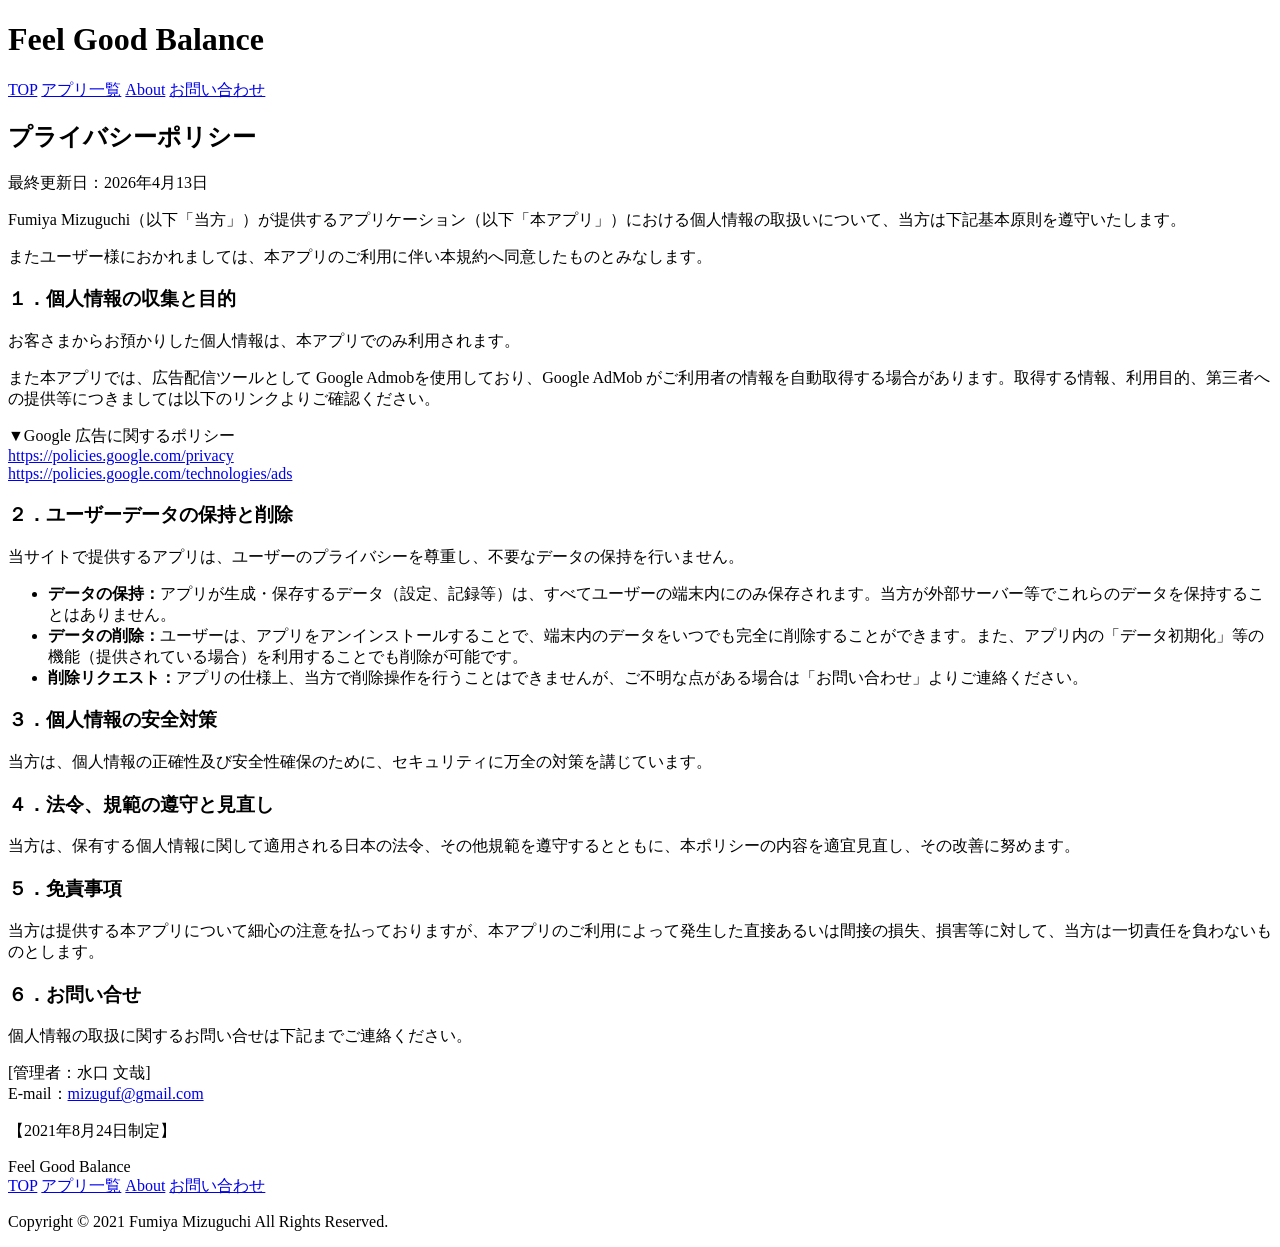
==== privacy-policy/index.html @ ec60ff50 "プライバシーポリシーに既存アプリからアクセスできるようにする" ====
<!DOCTYPE html>
<html lang="ja">
<head>
  <meta charset="UTF-8">
  <meta name="viewport" content="width=device-width, initial-scale=1.0">
  <title>プライバシーポリシー | Feel Good Balance</title>
  <link rel="stylesheet" href="css/style.css">
</head>
<body>

  <header class="site-header">
    <h1 class="site-title">Feel Good Balance</h1>
  </header>

  <nav class="site-nav">
    <a href="index.html">TOP</a>
    <a href="apps.html">アプリ一覧</a>
    <a href="about.html">About</a>
    <a href="contact.html">お問い合わせ</a>
  </nav>

  <main class="content-wrapper">
    <article class="card">
      <div class="card-title-bar">
        <h2>プライバシーポリシー</h2>
      </div>
      <div class="card-body privacy-body">

        <p class="privacy-updated">最終更新日：2026年4月13日</p>

        <p>Fumiya Mizuguchi（以下「当方」）が提供するアプリケーション（以下「本アプリ」）における個人情報の取扱いについて、当方は下記基本原則を遵守いたします。</p>
        <p>またユーザー様におかれましては、本アプリのご利用に伴い本規約へ同意したものとみなします。</p>

        <h3>１．個人情報の収集と目的</h3>
        <p>お客さまからお預かりした個人情報は、本アプリでのみ利用されます。</p>
        <p>また本アプリでは、広告配信ツールとして Google Admobを使用しており、Google AdMob がご利用者の情報を自動取得する場合があります。取得する情報、利用目的、第三者への提供等につきましては以下のリンクよりご確認ください。</p>
        <p>▼Google 広告に関するポリシー<br>
          <a href="https://policies.google.com/privacy" target="_blank" rel="noopener">https://policies.google.com/privacy</a><br>
          <a href="https://policies.google.com/technologies/ads" target="_blank" rel="noopener">https://policies.google.com/technologies/ads</a>
        </p>

        <h3>２．ユーザーデータの保持と削除</h3>
        <p>当サイトで提供するアプリは、ユーザーのプライバシーを尊重し、不要なデータの保持を行いません。</p>
        <ul>
          <li><strong>データの保持：</strong>アプリが生成・保存するデータ（設定、記録等）は、すべてユーザーの端末内にのみ保存されます。当方が外部サーバー等でこれらのデータを保持することはありません。</li>
          <li><strong>データの削除：</strong>ユーザーは、アプリをアンインストールすることで、端末内のデータをいつでも完全に削除することができます。また、アプリ内の「データ初期化」等の機能（提供されている場合）を利用することでも削除が可能です。</li>
          <li><strong>削除リクエスト：</strong>アプリの仕様上、当方で削除操作を行うことはできませんが、ご不明な点がある場合は「お問い合わせ」よりご連絡ください。</li>
        </ul>

        <h3>３．個人情報の安全対策</h3>
        <p>当方は、個人情報の正確性及び安全性確保のために、セキュリティに万全の対策を講じています。</p>

        <h3>４．法令、規範の遵守と見直し</h3>
        <p>当方は、保有する個人情報に関して適用される日本の法令、その他規範を遵守するとともに、本ポリシーの内容を適宜見直し、その改善に努めます。</p>

        <h3>５．免責事項</h3>
        <p>当方は提供する本アプリについて細心の注意を払っておりますが、本アプリのご利用によって発生した直接あるいは間接の損失、損害等に対して、当方は一切責任を負わないものとします。</p>

        <h3>６．お問い合せ</h3>
        <p>個人情報の取扱に関するお問い合せは下記までご連絡ください。</p>
        <p>[管理者：水口 文哉]<br>
        E-mail：<a href="mailto:mizuguf@gmail.com">mizuguf@gmail.com</a></p>

        <p class="privacy-established">【2021年8月24日制定】</p>

      </div>
    </article>
  </main>

  <footer class="site-footer">
    <span class="footer-brand">Feel Good Balance</span>
    <div class="footer-right">
      <nav class="footer-nav">
        <a href="index.html">TOP</a>
        <a href="apps.html">アプリ一覧</a>
        <a href="about.html">About</a>
        <a href="contact.html">お問い合わせ</a>
      </nav>
      <p class="copyright">Copyright © 2021 Fumiya Mizuguchi All Rights Reserved.</p>
    </div>
  </footer>

</body>
</html>
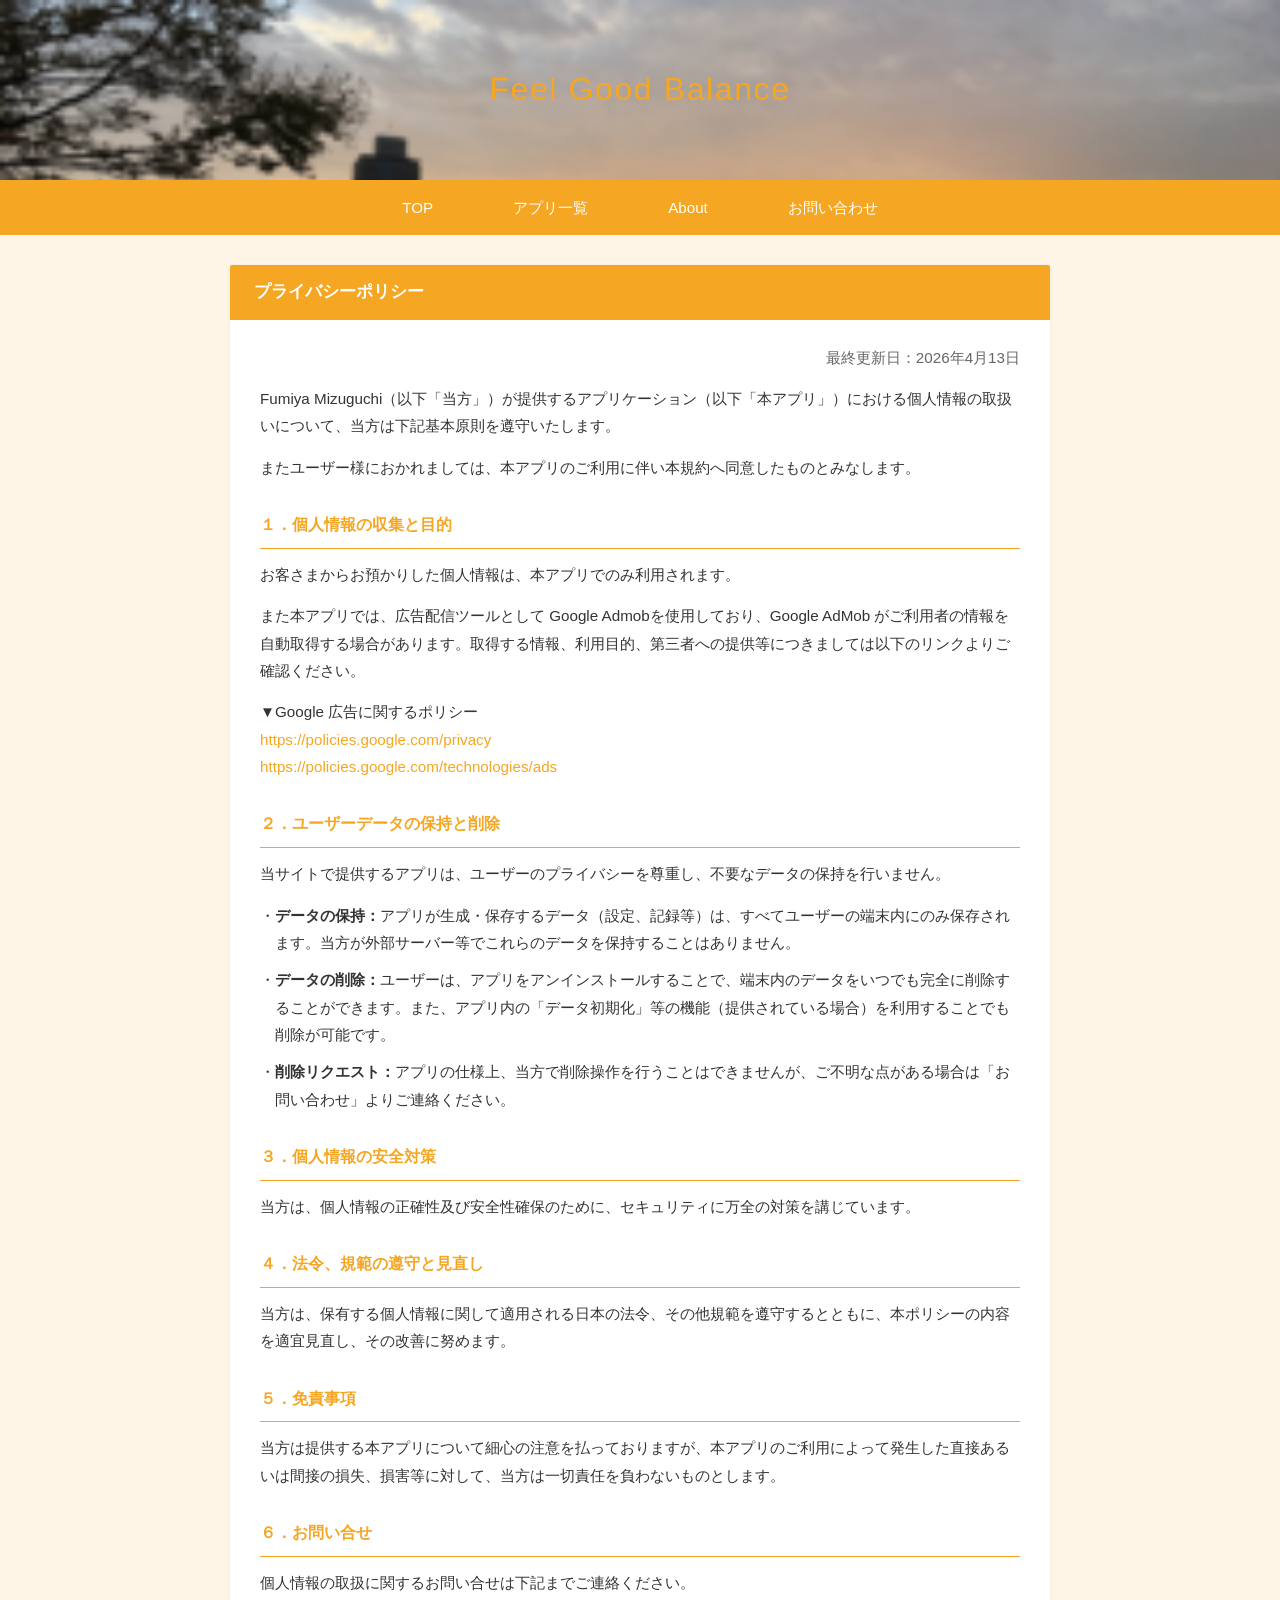
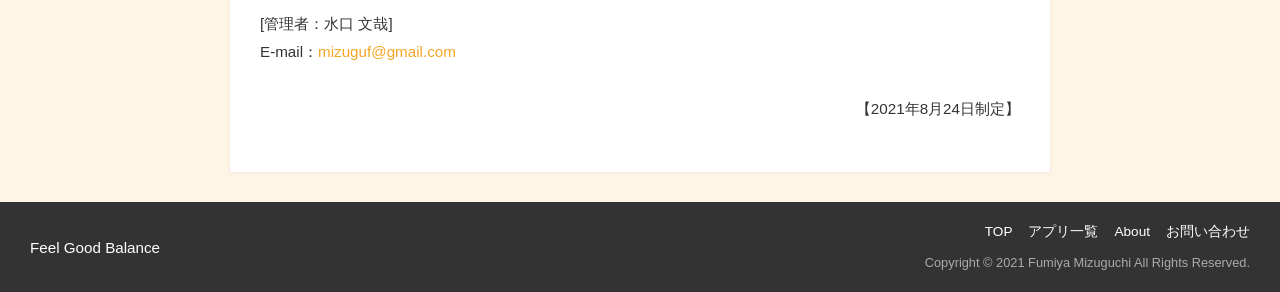
==== commit a4f4b516: "..." ====
--- a/privacy-policy/index.html
+++ b/privacy-policy/index.html
@@ -4,7 +4,7 @@
   <meta charset="UTF-8">
   <meta name="viewport" content="width=device-width, initial-scale=1.0">
   <title>プライバシーポリシー | Feel Good Balance</title>
-  <link rel="stylesheet" href="css/style.css">
+  <link rel="stylesheet" href="../css/style.css">
 </head>
 <body>
 
--- a/css/style.css
+++ b/css/style.css
@@ -0,0 +1,397 @@
+/* ========================================
+   Feel Good Balance - Shared Styles
+   ======================================== */
+
+* {
+  margin: 0;
+  padding: 0;
+  box-sizing: border-box;
+}
+
+body {
+  font-family: -apple-system, BlinkMacSystemFont, 'Hiragino Kaku Gothic ProN',
+               'Noto Sans JP', 'Yu Gothic', sans-serif;
+  background-color: #FFF5E6;
+  color: #333;
+  font-size: 16px;
+  line-height: 1.8;
+}
+
+a {
+  color: #F5A623;
+  text-decoration: none;
+}
+
+a:hover {
+  text-decoration: underline;
+}
+
+/* ========== Header ========== */
+.site-header {
+  background-image: url('../images/header-bg.jpg');
+  background-color: #B06820; /* header-bg.jpg がない場合のフォールバック */
+  background-size: cover;
+  background-position: center top;
+  height: 180px;
+  display: flex;
+  align-items: center;
+  justify-content: center;
+}
+
+.site-title {
+  color: #F5A623;
+  font-size: 2rem;
+  font-weight: normal;
+  letter-spacing: 0.05em;
+}
+
+/* ========== Navigation ========== */
+.site-nav {
+  background-color: #F5A623;
+  display: flex;
+  justify-content: center;
+}
+
+.site-nav a {
+  color: white;
+  text-decoration: none;
+  padding: 14px 40px;
+  display: inline-block;
+  font-size: 0.95rem;
+}
+
+.site-nav a:hover {
+  background-color: rgba(0, 0, 0, 0.1);
+  text-decoration: none;
+}
+
+/* ========== Content wrapper ========== */
+.content-wrapper {
+  max-width: 860px;
+  margin: 30px auto;
+  padding: 0 20px;
+}
+
+/* ========== Card ========== */
+.card {
+  background: white;
+  border-radius: 2px;
+  overflow: hidden;
+  margin-bottom: 30px;
+  box-shadow: 0 1px 4px rgba(0, 0, 0, 0.06);
+}
+
+.card-title-bar {
+  background-color: #F5A623;
+  padding: 12px 24px;
+}
+
+.card-title-bar h2 {
+  color: white;
+  font-size: 1.05rem;
+  font-weight: bold;
+}
+
+.card-body {
+  padding: 24px 30px 36px;
+}
+
+/* ========== Article title (orange + underline) ========== */
+.article-title {
+  color: #F5A623;
+  font-size: 1.05rem;
+  font-weight: bold;
+  border-bottom: 2px solid #F5A623;
+  padding-bottom: 8px;
+  margin-bottom: 24px;
+  margin-top: 10px;
+}
+
+/* ========== Screenshots ========== */
+.screenshot {
+  width: 100%;
+  height: auto;
+  display: block;
+  margin: 20px 0;
+}
+
+/* ========== Store badges ========== */
+.store-badges {
+  display: flex;
+  gap: 8px;
+  margin: 20px 0;
+  flex-wrap: wrap;
+}
+
+.store-badges img {
+  height: 44px;
+  width: auto;
+}
+
+/* ========== Paragraph ========== */
+.card-body p {
+  margin-bottom: 14px;
+}
+
+.text-highlight {
+  background: linear-gradient(transparent 55%, rgba(255, 200, 50, 0.45) 55%);
+}
+
+/* ========== Feature lists ========== */
+.feature-section {
+  margin: 20px 0;
+}
+
+.feature-section h4 {
+  font-size: 0.95rem;
+  font-weight: bold;
+  margin-bottom: 8px;
+  color: #333;
+}
+
+.feature-section ul {
+  list-style: none;
+  padding: 0;
+}
+
+.feature-section ul li {
+  padding-left: 1em;
+  text-indent: -1em;
+  margin-bottom: 6px;
+  font-size: 0.95rem;
+}
+
+.feature-section ul li::before {
+  content: "・";
+}
+
+.note {
+  font-size: 0.85rem;
+  color: #666;
+  margin-top: 20px;
+}
+
+/* ========== App list (apps.html) ========== */
+.app-list-item {
+  display: flex;
+  gap: 24px;
+  padding: 24px 0;
+  border-bottom: 1px solid #F0E0D0;
+}
+
+.app-list-item:last-child {
+  border-bottom: none;
+  padding-bottom: 0;
+}
+
+.app-icon-wrap {
+  flex-shrink: 0;
+}
+
+.app-icon {
+  width: 100px;
+  height: 100px;
+  border-radius: 22px;
+  object-fit: cover;
+  background-color: #F0E0D0; /* 画像がない場合のフォールバック */
+}
+
+.app-info {
+  flex: 1;
+  min-width: 0;
+}
+
+.app-info h3 {
+  color: #F5A623;
+  font-size: 1rem;
+  font-weight: bold;
+  border-bottom: 1px solid #F5A623;
+  padding-bottom: 6px;
+  margin-bottom: 10px;
+}
+
+/* ========== About ========== */
+.about-body p {
+  margin-bottom: 20px;
+}
+
+/* ========== Contact form ========== */
+.form-group {
+  margin-bottom: 20px;
+}
+
+.form-group label {
+  display: block;
+  font-size: 0.95rem;
+  margin-bottom: 6px;
+}
+
+.form-group input[type="text"],
+.form-group input[type="email"],
+.form-group textarea {
+  width: 100%;
+  padding: 8px 12px;
+  border: 1px solid #ccc;
+  border-radius: 3px;
+  font-size: 1rem;
+  font-family: inherit;
+  background-color: white;
+}
+
+.form-group textarea {
+  height: 180px;
+  resize: vertical;
+}
+
+.form-group input:focus,
+.form-group textarea:focus {
+  outline: none;
+  border-color: #F5A623;
+  box-shadow: 0 0 0 2px rgba(245, 166, 35, 0.2);
+}
+
+.submit-btn {
+  width: 100%;
+  padding: 12px;
+  background-color: #f0f0f0;
+  border: 1px solid #ccc;
+  border-radius: 3px;
+  font-size: 1rem;
+  cursor: pointer;
+  font-family: inherit;
+}
+
+.submit-btn:hover {
+  background-color: #e0e0e0;
+}
+
+/* ========== Privacy policy ========== */
+.privacy-body h3 {
+  color: #F5A623;
+  font-size: 1rem;
+  font-weight: bold;
+  border-bottom: 1px solid #F5A623;
+  padding-bottom: 8px;
+  margin: 30px 0 12px;
+}
+
+.privacy-body p {
+  margin-bottom: 14px;
+  font-size: 0.95rem;
+}
+
+.privacy-body ul {
+  list-style: none;
+  padding: 0;
+  margin: 10px 0 14px;
+}
+
+.privacy-body ul li {
+  padding-left: 1em;
+  text-indent: -1em;
+  font-size: 0.95rem;
+  margin-bottom: 10px;
+}
+
+.privacy-body ul li::before {
+  content: "・";
+}
+
+.privacy-body strong {
+  font-weight: bold;
+}
+
+.privacy-updated {
+  text-align: right;
+  color: #666;
+  font-size: 0.85rem;
+  margin-bottom: 20px;
+}
+
+.privacy-established {
+  text-align: right;
+  margin-top: 30px;
+  font-size: 0.9rem;
+}
+
+/* ========== Footer ========== */
+.site-footer {
+  background-color: #333;
+  padding: 18px 30px;
+  display: flex;
+  justify-content: space-between;
+  align-items: center;
+  flex-wrap: wrap;
+  gap: 10px;
+}
+
+.footer-brand {
+  color: white;
+  font-size: 0.95rem;
+}
+
+.footer-right {
+  display: flex;
+  flex-direction: column;
+  align-items: flex-end;
+  gap: 6px;
+}
+
+.footer-nav {
+  display: flex;
+  gap: 16px;
+}
+
+.footer-nav a {
+  color: white;
+  font-size: 0.85rem;
+  text-decoration: none;
+}
+
+.footer-nav a:hover {
+  text-decoration: underline;
+}
+
+.copyright {
+  color: #aaa;
+  font-size: 0.8rem;
+}
+
+/* ========== Responsive ========== */
+@media (max-width: 640px) {
+  .site-header {
+    height: 140px;
+  }
+
+  .site-title {
+    font-size: 1.4rem;
+  }
+
+  .site-nav a {
+    padding: 12px 16px;
+    font-size: 0.85rem;
+  }
+
+  .card-body {
+    padding: 20px;
+  }
+
+  .app-list-item {
+    flex-direction: column;
+    align-items: flex-start;
+  }
+
+  .site-footer {
+    flex-direction: column;
+    text-align: center;
+  }
+
+  .footer-right {
+    align-items: center;
+  }
+
+  .footer-nav {
+    flex-wrap: wrap;
+    justify-content: center;
+  }
+}
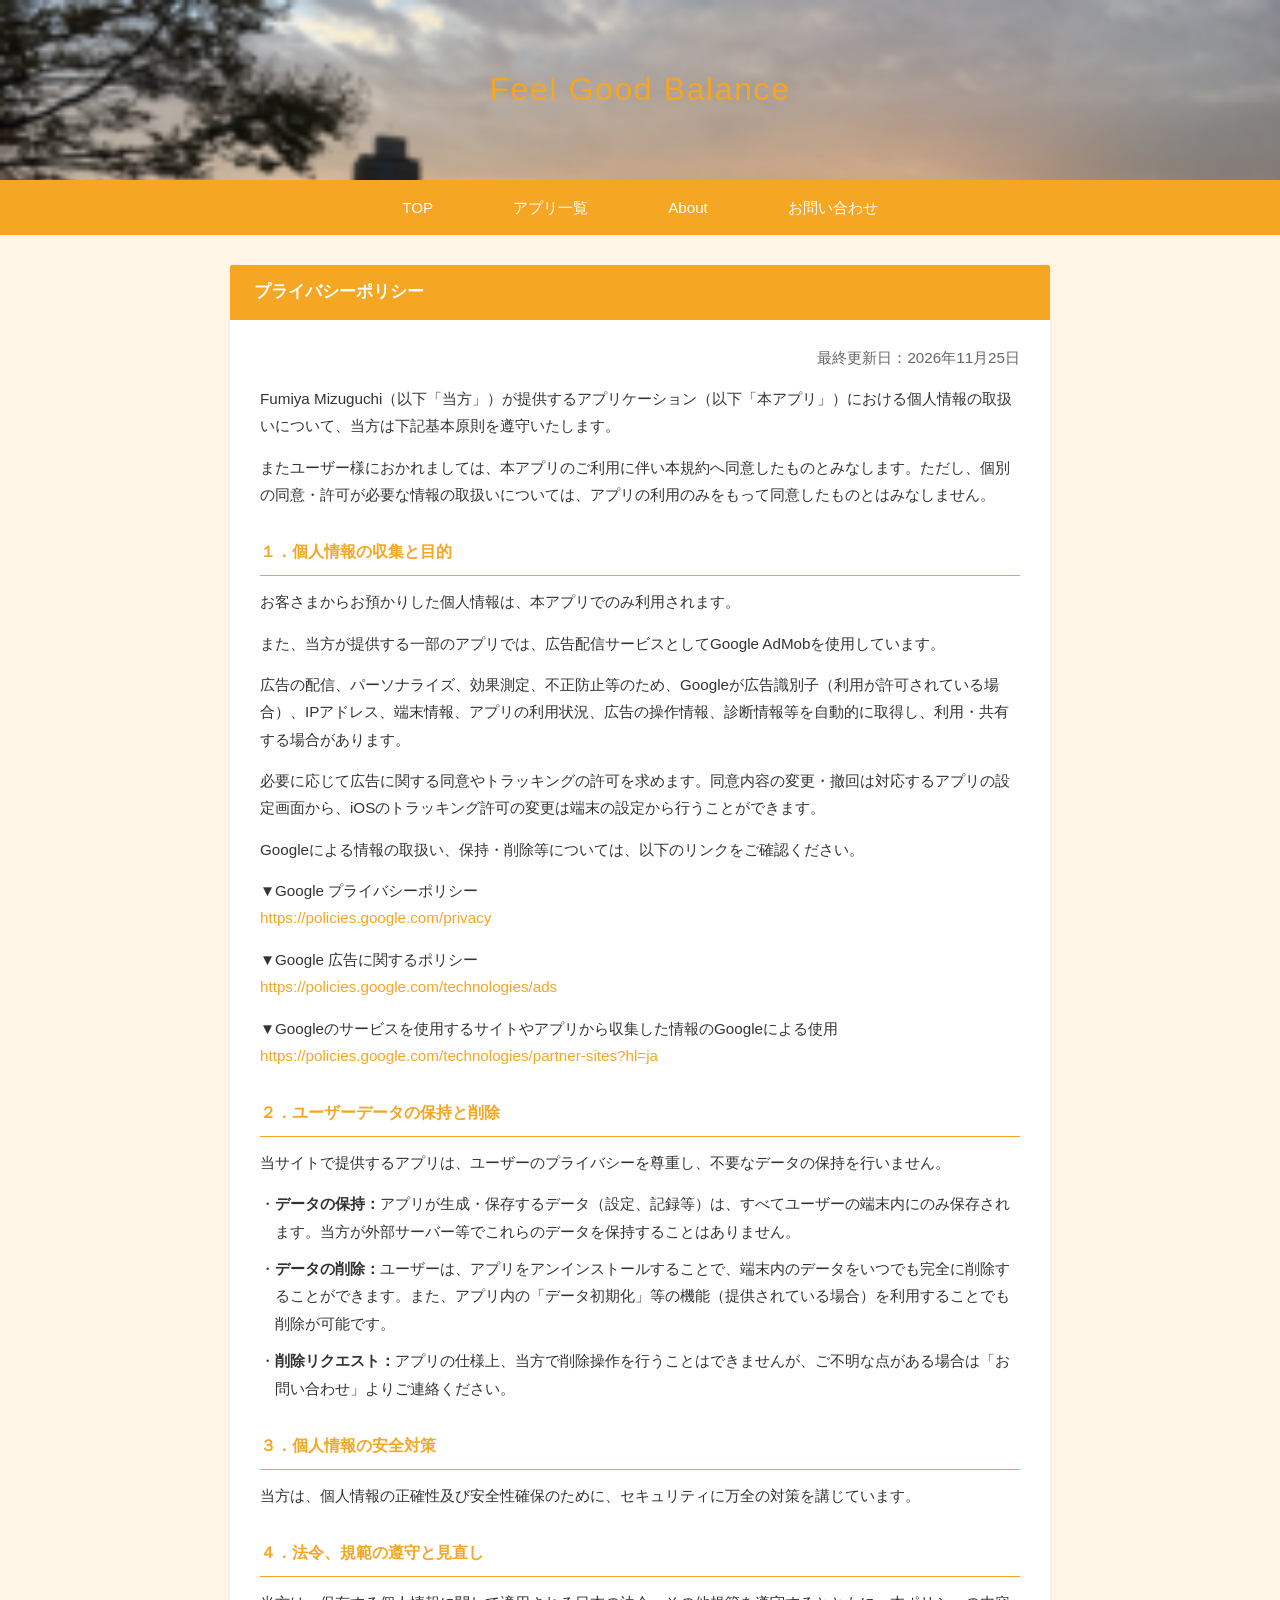
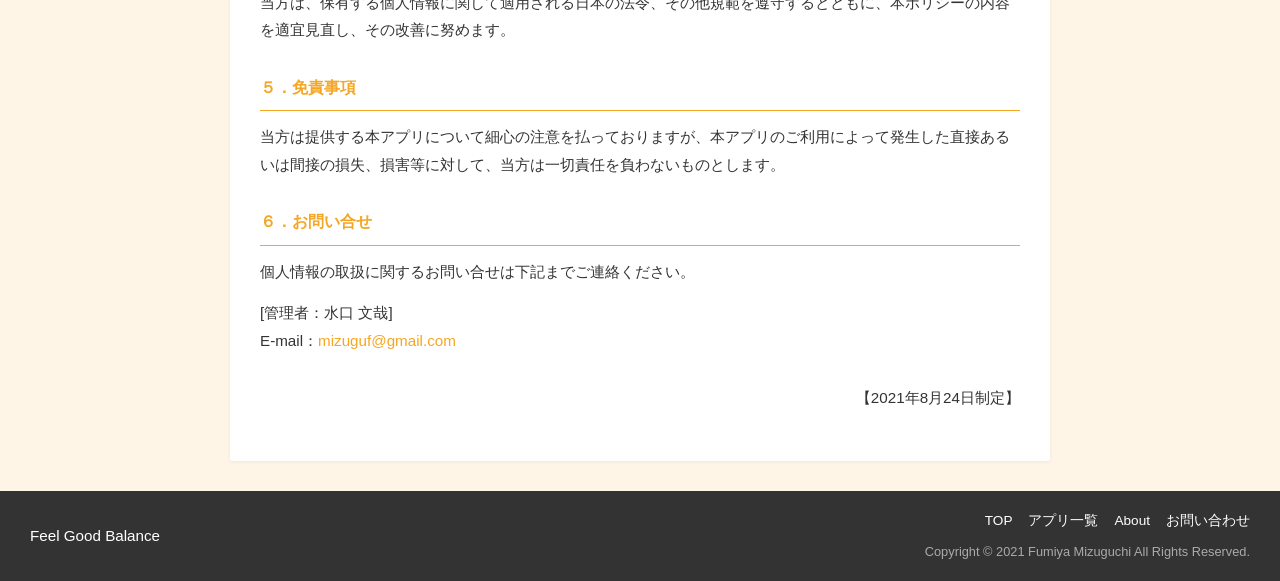
==== commit ace69982: "docs: update shared privacy policy for ad consent" ====
--- a/privacy-policy/index.html
+++ b/privacy-policy/index.html
@@ -5,6 +5,11 @@
   <meta name="viewport" content="width=device-width, initial-scale=1.0">
   <title>プライバシーポリシー | Feel Good Balance</title>
   <link rel="stylesheet" href="../css/style.css">
+  <style>
+    .privacy-body a[href^="https://"] {
+      overflow-wrap: anywhere;
+    }
+  </style>
 </head>
 <body>
 
@@ -26,17 +31,25 @@
       </div>
       <div class="card-body privacy-body">
 
-        <p class="privacy-updated">最終更新日：2026年4月13日</p>
+        <p class="privacy-updated">最終更新日：2026年11月25日</p>
 
         <p>Fumiya Mizuguchi（以下「当方」）が提供するアプリケーション（以下「本アプリ」）における個人情報の取扱いについて、当方は下記基本原則を遵守いたします。</p>
-        <p>またユーザー様におかれましては、本アプリのご利用に伴い本規約へ同意したものとみなします。</p>
+        <p>またユーザー様におかれましては、本アプリのご利用に伴い本規約へ同意したものとみなします。ただし、個別の同意・許可が必要な情報の取扱いについては、アプリの利用のみをもって同意したものとはみなしません。</p>
 
         <h3>１．個人情報の収集と目的</h3>
         <p>お客さまからお預かりした個人情報は、本アプリでのみ利用されます。</p>
-        <p>また本アプリでは、広告配信ツールとして Google Admobを使用しており、Google AdMob がご利用者の情報を自動取得する場合があります。取得する情報、利用目的、第三者への提供等につきましては以下のリンクよりご確認ください。</p>
+        <p>また、当方が提供する一部のアプリでは、広告配信サービスとしてGoogle AdMobを使用しています。</p>
+        <p>広告の配信、パーソナライズ、効果測定、不正防止等のため、Googleが広告識別子（利用が許可されている場合）、IPアドレス、端末情報、アプリの利用状況、広告の操作情報、診断情報等を自動的に取得し、利用・共有する場合があります。</p>
+        <p>必要に応じて広告に関する同意やトラッキングの許可を求めます。同意内容の変更・撤回は対応するアプリの設定画面から、iOSのトラッキング許可の変更は端末の設定から行うことができます。</p>
+        <p>Googleによる情報の取扱い、保持・削除等については、以下のリンクをご確認ください。</p>
+        <p>▼Google プライバシーポリシー<br>
+          <a href="https://policies.google.com/privacy" target="_blank" rel="noopener">https://policies.google.com/privacy</a>
+        </p>
         <p>▼Google 広告に関するポリシー<br>
-          <a href="https://policies.google.com/privacy" target="_blank" rel="noopener">https://policies.google.com/privacy</a><br>
           <a href="https://policies.google.com/technologies/ads" target="_blank" rel="noopener">https://policies.google.com/technologies/ads</a>
+        </p>
+        <p>▼Googleのサービスを使用するサイトやアプリから収集した情報のGoogleによる使用<br>
+          <a href="https://policies.google.com/technologies/partner-sites?hl=ja" target="_blank" rel="noopener">https://policies.google.com/technologies/partner-sites?hl=ja</a>
         </p>
 
         <h3>２．ユーザーデータの保持と削除</h3>
